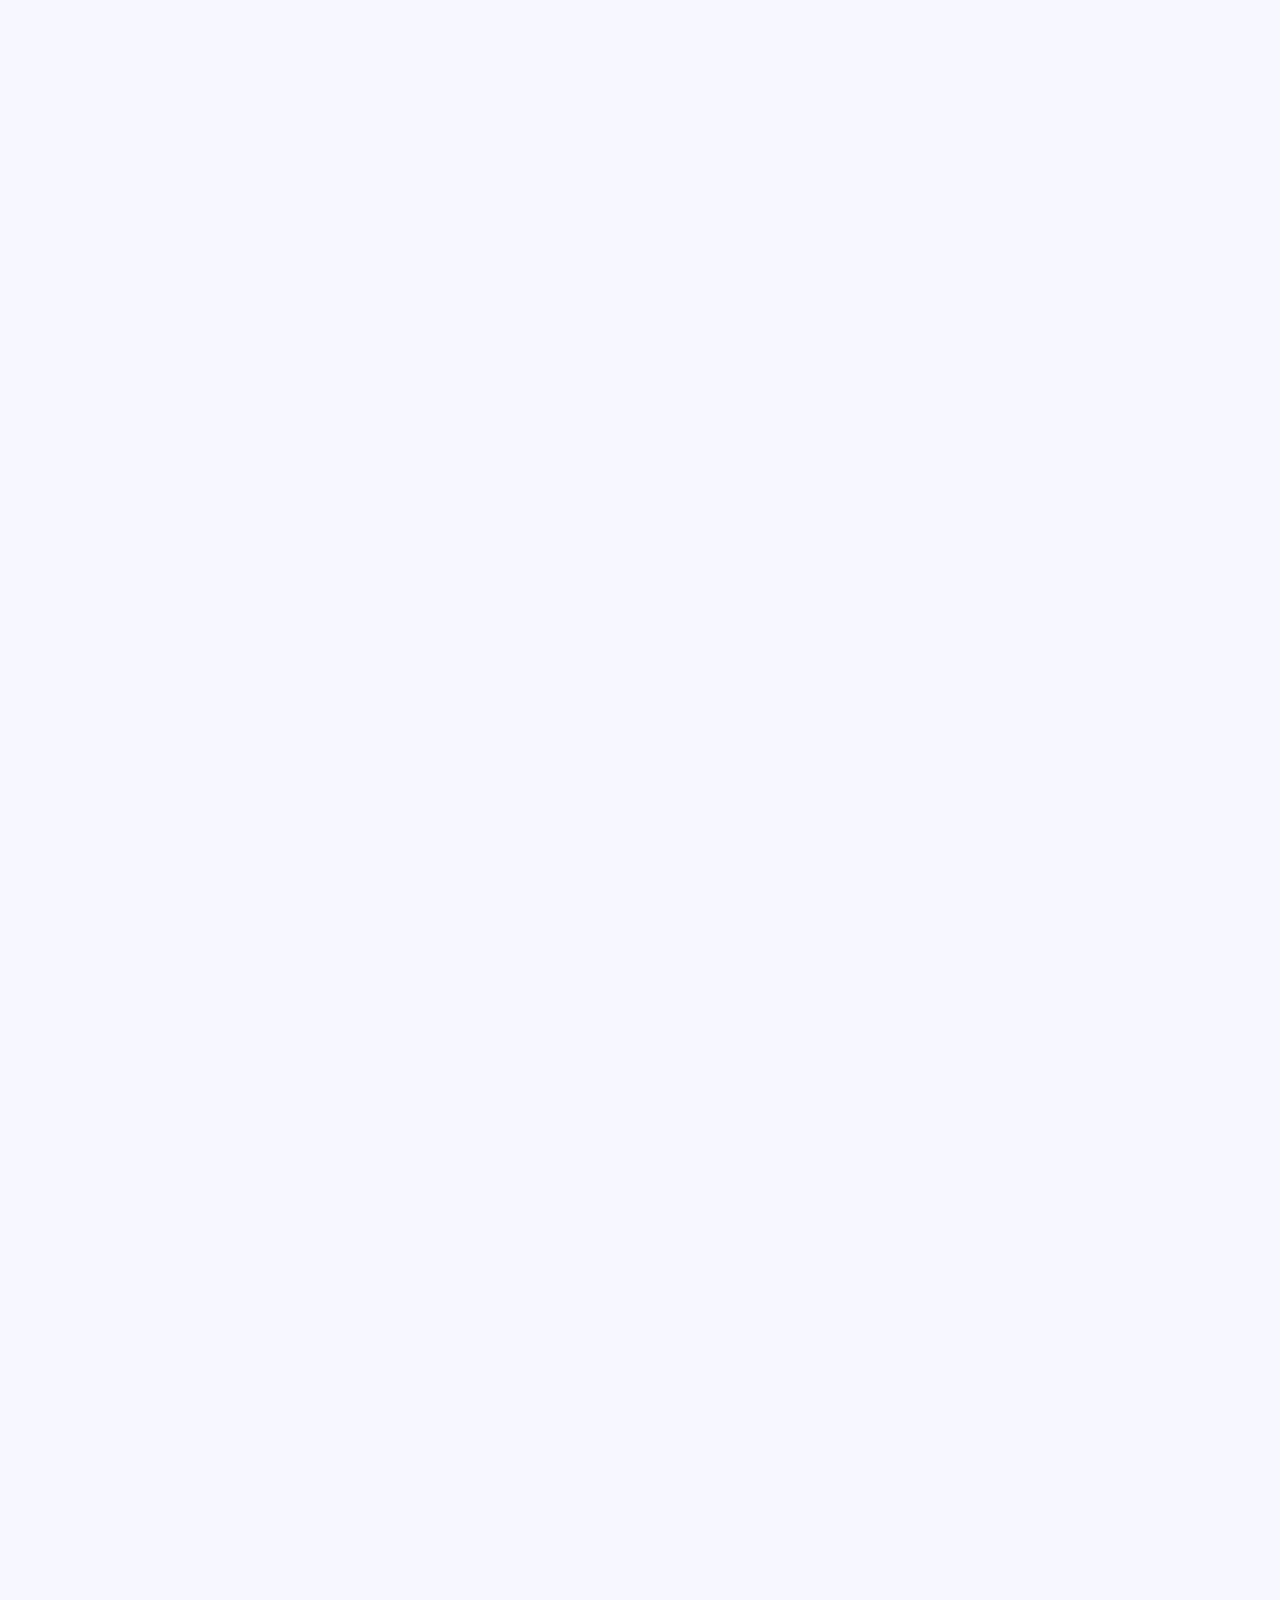
==== app/index.html @ 199ced8b "Create repositorie Join Coin" ====
<!DOCTYPE html>
<html lang="ru">

<head>

	<meta charset="utf-8">

	<title>JoinCoin</title>
	<meta name="description" content="">

	<meta http-equiv="X-UA-Compatible" content="IE=edge">
	<meta name="viewport" content="width=device-width, initial-scale=1, maximum-scale=1">

	<meta property="og:image" content="path/to/image.jpg">
	<link rel="shortcut icon" href="img/favicon/favicon.ico" type="image/x-icon">
	<link rel="apple-touch-icon" href="img/favicon/apple-touch-icon.png">
	<link rel="apple-touch-icon" sizes="72x72" href="img/favicon/apple-touch-icon-72x72.png">
	<link rel="apple-touch-icon" sizes="114x114" href="img/favicon/apple-touch-icon-114x114.png">
	<link href="https://fonts.googleapis.com/icon?family=Material+Icons" rel="stylesheet">


	<meta name="description"          content="Something beautiful is coming. Subscribe to the ŌURA Insider and be among the first to know.">
	<meta property="og:url"           content="https://alcoguide.com/" />
	<meta property="og:type"          content="alcoguide website" />
	<meta property="og:title"         content="The Future of Sleep Is Near" />
	<meta property="og:description"   content="Something beautiful is coming. Stay tuned." />
	<meta property="og:image"         content="https://alcoguide.com/img/share.jpg" />

	<!-- Chrome, Firefox OS and Opera -->
	<meta name="theme-color" content="#000">
	<!-- Windows Phone -->
	<meta name="msapplication-navbutton-color" content="#000">
	<!-- iOS Safari -->
	<meta name="apple-mobile-web-app-status-bar-style" content="#000">

	<style>body { opacity: 0; overflow-x: hidden; } html { background-color:  #f7f7ff; }</style>

</head>

<body class="home">

	<div id="modal1" class="modal">
    <div class="modal-content">
      <form class="personalInfo">
				<div class="personalInfo__title modal__title"> <img src="img/icon-reg.svg"> Регистрация</div>
				<label class="modal__label name"><i class="fa fa-user" aria-hidden="true"></i> Пожалуйста, представьтесь:</label>
				<input class="personalInfo__input" type="text" name="name" placeholder="Введите Ваше Имя" required>

				<label class="modal__label email"><i class="fa fa-envelope" aria-hidden="true"></i>Введите e-mail (будет служить логином):</label>
				<input class="personalInfo__input" type="email" name="email" placeholder="Введите e-mail" required>

				<label class="modal__label lock"><i class="fa fa-lock" aria-hidden="true"></i> Придумайте пароль:</label>
				<input class="personalInfo__input password" type="password" name="email" placeholder=". . . . . ." required>

				<label class="modal__label lock-repeat"><i class="fa fa-lock" aria-hidden="true"></i> Повторите ввод пароля</label>
				<input class="personalInfo__input password" type="password" name="email" placeholder=". . . . . ." required>

				<input type="checkbox" class="filled-in" id="filled-in-box" checked="checked" />
    		<label class="agreement" for="filled-in-box">Я согласен с условиями и правилами сервиса</label>

    		<button type="submit" class="button">Зарегистрироваться</button>
    		<a href="#modal2" class="waves-effect waves-light modal-trigger exit">Войти в личный кабинет</a>
			</form>
    </div>
		<div class="modal__close modal-action modal-close waves-effect"><i class="fa fa-times" aria-hidden="true"></i></div>
  </div>

  <div id="modal2" class="modal">
    <div class="modal-content">
      <form class="personalInfo">
				<div class="personalInfo__title modal__title"> <img src="img/icon-ex.png"> Войти в Личный кабинет</div>

				<label class="modal__label email"><i class="fa fa-envelope" aria-hidden="true"></i>Введите ваш e-mail:</label>
				<input class="personalInfo__input" type="email" name="email" placeholder="Введите e-mail" required>

				<label class="modal__label lock"><i class="fa fa-lock" aria-hidden="true"></i> Придумайте пароль:
					<a href="#" id="">Забыли пароль?</a>
				</label>
				<input class="personalInfo__input password" type="password" name="email" placeholder=". . . . . ." required>

    		<button type="submit" class="button">Войти в Личный кабинет</button>
    		<a href="#modal1" class="waves-effect waves-light modal-trigger exit">Зарегистрироваться</a>
			</form>
    </div>
		<div class="modal__close modal-action modal-close waves-effect"><i class="fa fa-times" aria-hidden="true"></i></div>
  </div>

	<header class="header">
		<div class="container">
			<div class="header__content flex-grid">
				<a href="index.html" class="logo"><img src="img/logo.png" alt="JoinCoin"></a>

				<ul id="slide-out" class="fixed menu">
					<li class="menu__item"><a href="regulations.html" class="menu__link"><i class="fa fa-cog" aria-hidden="true"></i> Правила обмена</a></li>
					<li class="menu__item"><a href="#" class="menu__link"><i class="fa fa-newspaper-o" aria-hidden="true"></i>Новости</a></li>
					<li class="menu__item"><a href="#" class="menu__link"><i class="fa fa-comments" aria-hidden="true"></i> FAQ</a></li>
					<li class="menu__item"><a href="#" class="menu__link"><i class="fa fa-mobile" aria-hidden="true"></i> Контакты</a></li>
					<li class="menu__item">
						<a href="#modal2" class="menu__link waves-effect waves-light modal-trigger"><i class="fa fa-sign-in" aria-hidden="true"></i> Войти </a>
					</li>
					<a href="#modal1" class="button mobile-btn waves-effect waves-light modal-trigger">Зарегистрироваться</a>
				</ul>
				<a href="#modal1" class="button waves-effect waves-light modal-trigger">Зарегистрироваться</a>
				<a href="#" data-activates="slide-out" class="button-collapse"><i class="material-icons dp48">menu</i></a>
			</div>
		</div>
	</header>

	<section>
		<div class="container">
			<h1 class="title">Обмен валют без СМС и регистраций</h1>
		</div>
	</section>

	<section>
		<div class="container">
			<div class="cards-grid flex-grid">
				<div class="card give">
					<div class="cart__title">
						<img src="img/icon-purse.svg">
						<div class="cart__title__text">Отдаёте</div>
					</div>
					<form class="card__form">
						<input class="card__form__input blue-input" type="text" name="value" placeholder="100 000">
						<div class="choise-currency">
							<div class="choise-currency__title">Валюта</div>
							<select>
								<option value="" selected>Все виды валют</option>
								<option value="1">Option 1</option>
								<option value="2">Option 2</option>
								<option value="3">Option 3</option>
							</select>
						</div>

			      <div class="card__form__item">
			      	<div class="item--bg"></div>
			      	<input class="with-gap" name="group1" type="radio" id="test1"  />
			      	<label class="form__currency" for="test1">
			      		<div class="form__currency__content">
									<div class="form__currency__icon">
										<img src="img/sb-icon.png">
									</div>
			      			<div class="form__currency__text">СберОнлайн</div>
			      		</div>
			      	</label>
			      </div>

			       <div class="card__form__item">
			       	<div class="item--bg"></div>
			      	<input class="with-gap" name="group1" type="radio" id="test2"  />
			      	<label class="form__currency" for="test2">
			      		<div class="form__currency__content">
									<div class="form__currency__icon">
										<img src="img/tin-icon.png">
									</div>
			      			<div class="form__currency__text">Тинькофф</div>
			      		</div>
			      	</label>
			      </div>

			       <div class="card__form__item">
			       	<div class="item--bg"></div>
			      	<input class="with-gap" name="group1" type="radio" id="test3"  />
			      	<label class="form__currency" for="test3">
			      		<div class="form__currency__content">
									<div class="form__currency__icon">
										<img src="img/vtb-icon.png">
									</div>
			      			<div class="form__currency__text">ВТБ24</div>
			      		</div>
			      	</label>
			      </div>

			       <div class="card__form__item">
			       	<div class="item--bg"></div>
			      	<input class="with-gap" name="group1" type="radio" id="test4"  />
			      	<label class="form__currency" for="test4">
			      		<div class="form__currency__content">
									<div class="form__currency__icon">
										<img src="img/pm-icon.png">
									</div>
			      			<div class="form__currency__text">Perfect Money</div>
			      		</div>
			      	</label>
			      </div>

			      <div class="card__form__item">
			       	<div class="item--bg"></div>
			      	<input class="with-gap" name="group1" type="radio" id="test5"  />
			      	<label class="form__currency" for="test5">
			      		<div class="form__currency__content">
									<div class="form__currency__icon">
										<img src="img/pe-usd-icon.png">
									</div>
			      			<div class="form__currency__text">Payeer USD</div>
			      		</div>
			      	</label>
			      </div>

			       <div class="card__form__item">
			       	<div class="item--bg"></div>
			      	<input class="with-gap" name="group1" type="radio" id="test6"  />
			      	<label class="form__currency" for="test6">
			      		<div class="form__currency__content">
									<div class="form__currency__icon">
										<img src="img/pe-usd-icon.png">
									</div>
			      			<div class="form__currency__text">Payeer RUB</div>
			      		</div>
			      	</label>
			      </div>

			      <div class="card__form__item">
			       	<div class="item--bg"></div>
			      	<input class="with-gap" name="group1" type="radio" id="test7"  />
			      	<label class="form__currency" for="test7">
			      		<div class="form__currency__content">
									<div class="form__currency__icon">
										<img src="img/advcash-icon.png">
									</div>
			      			<div class="form__currency__text">AdvCash USD</div>
			      		</div>
			      	</label>
			      </div>

			      <div class="card__form__item">
			       	<div class="item--bg"></div>
			      	<input class="with-gap" name="group1" type="radio" id="test8"  />
			      	<label class="form__currency" for="test8">
			      		<div class="form__currency__content">
									<div class="form__currency__icon">
										<img src="img/bitcoin-icon.png">
									</div>
			      			<div class="form__currency__text">Bitcoin Cash</div>
			      		</div>
			      	</label>
			      </div>

			       <div class="card__form__item">
			       	<div class="item--bg"></div>
			      	<input class="with-gap" name="group1" type="radio" id="test9"  />
			      	<label class="form__currency" for="test9">
			      		<div class="form__currency__content">
									<div class="form__currency__icon">
										<img src="img/bitcoin-logo-icon.png">
									</div>
			      			<div class="form__currency__text">Bitcoin</div>
			      		</div>
			      	</label>
			      </div>

			      <div class="card__form__item">
			       	<div class="item--bg"></div>
			      	<input class="with-gap" name="group1" type="radio" id="test10"  />
			      	<label class="form__currency" for="test10">
			      		<div class="form__currency__content">
									<div class="form__currency__icon">
										<img src="img/etr-icon.png">
									</div>
			      			<div class="form__currency__text">Ethereum</div>
			      		</div>
			      	</label>
			      </div>

			       <div class="card__form__item">
			       	<div class="item--bg"></div>
			      	<input class="with-gap" name="group1" type="radio" id="test11"  />
			      	<label class="form__currency" for="test11">
			      		<div class="form__currency__content">
									<div class="form__currency__icon">
										<img src="img/visa-icon.png">
									</div>
			      			<div class="form__currency__text">Visa/Mastercard KZT</div>
			      		</div>
			      	</label>
			      </div>

					</form>
				</div><!-- //card -->
				<div class="card get">
					<div class="cart__title">
						<img src="img/icon-hand.svg">
						<div class="cart__title__text">Получаете</div>
					</div>
					<form class="card__form">
						<input class="card__form__input blue-input" type="text" name="value" placeholder="100 000">
						<div class="choise-currency">
							<div class="choise-currency__title">Валюта</div>
							<select>
								<option value="" selected>Все виды валют</option>
								<option value="1">Option 1</option>
								<option value="2">Option 2</option>
								<option value="3">Option 3</option>
							</select>
						</div>

			      <div class="card__form__item">
			      	<div class="item--bg"></div>
			      	<input class="with-gap" name="group1" type="radio" id="test12"  />
			      	<label class="form__currency" for="test12">
			      		<div class="form__currency__content">
									<div class="form__currency__icon">
										<img src="img/sb-icon.png">
									</div>
			      			<div class="form__currency__text">СберОнлайн</div>
			      			<a href="#" class="replenish"><span>Пополнить?</span> 18.5441 btc</a>
			      		</div>
			      	</label>
			      </div>

			       <div class="card__form__item">
			       	<div class="item--bg"></div>
			      	<input class="with-gap" name="group1" type="radio" id="test13"  />
			      	<label class="form__currency" for="test13">
			      		<div class="form__currency__content">
									<div class="form__currency__icon">
										<img src="img/tin-icon.png">
									</div>
			      			<div class="form__currency__text">Тинькофф</div>
			      			<a href="#" class="replenish"><span>Пополнить?</span> 18.5441 btc</a>
			      		</div>
			      	</label>
			      </div>

			       <div class="card__form__item">
			       	<div class="item--bg"></div>
			      	<input class="with-gap" name="group1" type="radio" id="test14"  />
			      	<label class="form__currency" for="test14">
			      		<div class="form__currency__content">
									<div class="form__currency__icon">
										<img src="img/vtb-icon.png">
									</div>
			      			<div class="form__currency__text">ВТБ24</div>
			      			<a href="#" class="replenish"><span>Пополнить?</span> 18.5441 btc</a>
			      		</div>
			      	</label>
			      </div>

			       <div class="card__form__item">
			       	<div class="item--bg"></div>
			      	<input class="with-gap" name="group1" type="radio" id="test15"  />
			      	<label class="form__currency" for="test15">
			      		<div class="form__currency__content">
									<div class="form__currency__icon">
										<img src="img/pm-icon.png">
									</div>
			      			<div class="form__currency__text">Perfect Money</div>
			      			<a href="#" class="replenish"><span>Пополнить?</span> 18.5441 btc</a>
			      		</div>
			      	</label>
			      </div>

			      <div class="card__form__item">
			       	<div class="item--bg"></div>
			      	<input class="with-gap" name="group1" type="radio" id="test16"  />
			      	<label class="form__currency" for="test16">
			      		<div class="form__currency__content">
									<div class="form__currency__icon">
										<img src="img/pe-usd-icon.png">
									</div>
			      			<div class="form__currency__text">Payeer USD</div>
			      			<a href="#" class="replenish"><span>Пополнить?</span> 18.5441 btc</a>
			      		</div>
			      	</label>
			      </div>

			       <div class="card__form__item">
			       	<div class="item--bg"></div>
			      	<input class="with-gap" name="group1" type="radio" id="test17"  />
			      	<label class="form__currency" for="test17">
			      		<div class="form__currency__content">
									<div class="form__currency__icon">
										<img src="img/pe-usd-icon.png">
									</div>
			      			<div class="form__currency__text">Payeer RUB</div>
			      			<a href="#" class="replenish"><span>Пополнить?</span> 18.5441 btc</a>
			      		</div>
			      	</label>
			      </div>

			      <div class="card__form__item">
			       	<div class="item--bg"></div>
			      	<input class="with-gap" name="group1" type="radio" id="test18"  />
			      	<label class="form__currency" for="test18">
			      		<div class="form__currency__content">
									<div class="form__currency__icon">
										<img src="img/advcash-icon.png">
									</div>
			      			<div class="form__currency__text">AdvCash USD</div>
			      			<a href="#" class="replenish"><span>Пополнить?</span> 18.5441 btc</a>
			      		</div>
			      	</label>
			      </div>

			      <div class="card__form__item">
			       	<div class="item--bg"></div>
			      	<input class="with-gap" name="group1" type="radio" id="test19"  />
			      	<label class="form__currency" for="test19">
			      		<div class="form__currency__content">
									<div class="form__currency__icon">
										<img src="img/bitcoin-icon.png">
									</div>
			      			<div class="form__currency__text">Bitcoin Cash</div>
			      			<a href="#" class="replenish"><span>Пополнить?</span> 18.5441 btc</a>
			      		</div>
			      	</label>
			      </div>

			       <div class="card__form__item">
			       	<div class="item--bg"></div>
			      	<input class="with-gap" name="group1" type="radio" id="test20"  />
			      	<label class="form__currency" for="test20">
			      		<div class="form__currency__content">
									<div class="form__currency__icon">
										<img src="img/bitcoin-logo-icon.png">
									</div>
			      			<div class="form__currency__text">Bitcoin</div>
			      			<a href="#" class="replenish"><span>Пополнить?</span> 18.5441 btc</a>
			      		</div>
			      	</label>
			      </div>

			      <div class="card__form__item">
			       	<div class="item--bg"></div>
			      	<input class="with-gap" name="group1" type="radio" id="test21"  />
			      	<label class="form__currency" for="test21">
			      		<div class="form__currency__content">
									<div class="form__currency__icon">
										<img src="img/etr-icon.png">
									</div>
			      			<div class="form__currency__text">Ethereum</div>
			      			<a href="#" class="replenish"><span>Пополнить?</span> 18.5441 btc</a>
			      		</div>
			      	</label>
			      </div>

			       <div class="card__form__item">
			       	<div class="item--bg"></div>
			      	<input class="with-gap" name="group1" type="radio" id="test22"  />
			      	<label class="form__currency" for="test22">
			      		<div class="form__currency__content">
									<div class="form__currency__icon">
										<img src="img/visa-icon.png">
									</div>
			      			<div class="form__currency__text">Visa/Mastercard KZT</div>
			      			<a href="#" class="replenish"><span>Пополнить?</span> 18.5441 btc</a>
			      		</div>
			      	</label>
			      </div>

					</form>
				</div>
				<div class="card send">
					<div class="cart__title">
						<img src="img/icon-send.png">
						<div class="cart__title__text">Куда отправить?</div>
					</div>
					<div class="course">
						<div class="course--bg"></div>
						<div class="course__exchange">
							<div class="course__exchange__title">Обмен по курсу:</div>
							<div>1308584.917 руб. = 1 btc.</div>
						</div>


					<div class="course__item">
						<div class="course__currency__content">
								<div class="course__currency__icon">
									<img src="img/sb-icon.png">
		      		</div>
		      		<div class="course__currency__text">СберОнлайн</div>
						</div>
						<div class="course__item__price">10000 руб.</div>
					</div>

					<div class="course__item mb">
						<div class="course__currency__content">
								<div class="course__currency__icon">
									<img src="img/bitcoin-logo-icon.png">
		      			</div>
		      			<div class="course__currency__text">Bitcoin</div>
						</div>
						<div class="course__item__price">0.00764184 btc.</div>
					</div>
				</div>
				<form class="personalInfo">
					<div class="personalInfo__title">Введите данные для завершения обмена:</div>
					<input class="personalInfo__input" type="email" name="email" placeholder="Ваш E-mail">
					<input class="personalInfo__input" type="text" name="email" placeholder="Номер карты Сбербанка">
					<input class="personalInfo__input" type="text" name="email" placeholder="Ваше Ф.И.О">
					<input class="personalInfo__input" type="text" name="email" placeholder="Кошелек Bitcoin">

					<input type="checkbox" class="filled-in" id="filled-in-box" checked="checked" />
      		<label class="agreement" for="filled-in-box">Я согласен с условиями и правилами сервиса</label>

      		<button type="submit" class="button">Обменять сейчас</button>
				</form>
			</div><!-- //card -->
		</div>
	</div>
	</section>

	<footer>
		<div class="container">
			<div class="footer__content">
				<div class="copy">© 2017Joincoin. Все права защищены</div>
				<ul class="footer__menu">
					<li class="menu__item"><a href="#" class="menu__link"><i class="fa fa-info-circle" aria-hidden="true"></i>О сервисе</a></li>
					<li class="menu__item"><a href="#" class="menu__link"><i class="fa fa-cog" aria-hidden="true"></i> Правила обмена</a></li>
					<li class="menu__item"><a href="#" class="menu__link"><i class="fa fa-mobile" aria-hidden="true"></i> Контакты</a></li>
				</ul>
			</div>
		</div>
	</footer>

	
	<link rel="stylesheet" href="css/main.min.css">
	<script src="js/scripts.min.js"></script>

</body>
</html>
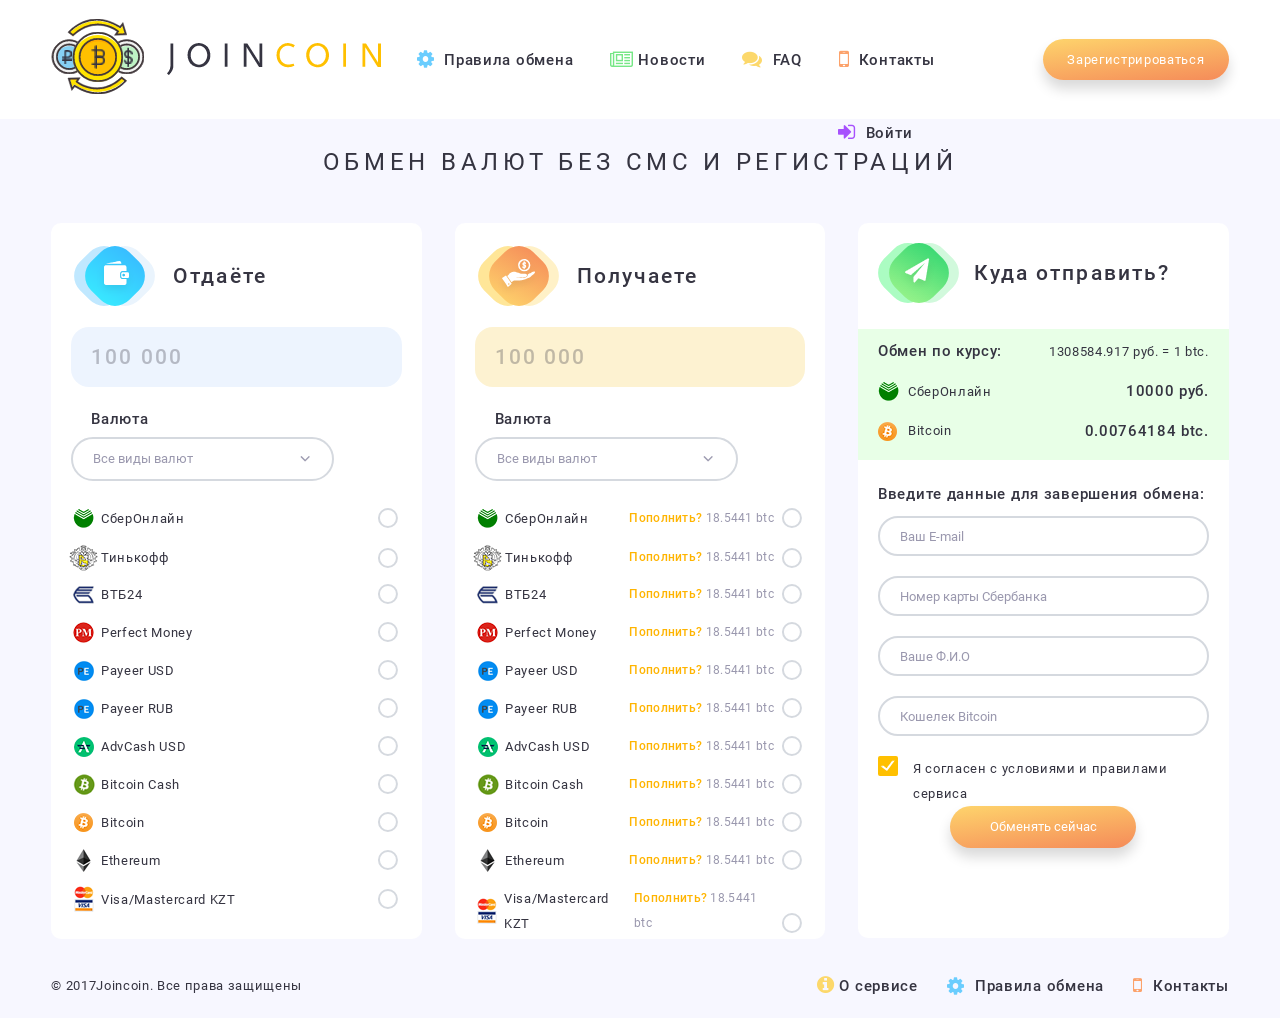
==== commit 8ce69c86: "Bug fix" ====
--- a/app/index.html
+++ b/app/index.html
@@ -90,16 +90,18 @@
 			<div class="header__content flex-grid">
 				<a href="index.html" class="logo"><img src="img/logo.png" alt="JoinCoin"></a>
 
-				<ul id="slide-out" class="fixed menu">
-					<li class="menu__item"><a href="regulations.html" class="menu__link"><i class="fa fa-cog" aria-hidden="true"></i> Правила обмена</a></li>
-					<li class="menu__item"><a href="#" class="menu__link"><i class="fa fa-newspaper-o" aria-hidden="true"></i>Новости</a></li>
-					<li class="menu__item"><a href="#" class="menu__link"><i class="fa fa-comments" aria-hidden="true"></i> FAQ</a></li>
-					<li class="menu__item"><a href="#" class="menu__link"><i class="fa fa-mobile" aria-hidden="true"></i> Контакты</a></li>
-					<li class="menu__item">
-						<a href="#modal2" class="menu__link waves-effect waves-light modal-trigger"><i class="fa fa-sign-in" aria-hidden="true"></i> Войти </a>
-					</li>
-					<a href="#modal1" class="button mobile-btn waves-effect waves-light modal-trigger">Зарегистрироваться</a>
-				</ul>
+				<nav class="wrap-menu">
+					<ul id="slide-out" class="fixed menu">
+						<li class="menu__item"><a href="regulations.html" class="menu__link"><i class="fa fa-cog" aria-hidden="true"></i> Правила обмена</a></li>
+						<li class="menu__item"><a href="#" class="menu__link"><i class="fa fa-newspaper-o" aria-hidden="true"></i>Новости</a></li>
+						<li class="menu__item"><a href="#" class="menu__link"><i class="fa fa-comments" aria-hidden="true"></i> FAQ</a></li>
+						<li class="menu__item"><a href="#" class="menu__link"><i class="fa fa-mobile" aria-hidden="true"></i> Контакты</a></li>
+						<li class="menu__item">
+							<a href="#modal2" class="menu__link waves-effect waves-light modal-trigger"><i class="fa fa-sign-in" aria-hidden="true"></i> Войти </a>
+						</li>
+						<a href="#modal1" class="button mobile-btn waves-effect waves-light modal-trigger">Зарегистрироваться</a>
+					</ul>
+				</nav>
 				<a href="#modal1" class="button waves-effect waves-light modal-trigger">Зарегистрироваться</a>
 				<a href="#" data-activates="slide-out" class="button-collapse"><i class="material-icons dp48">menu</i></a>
 			</div>
